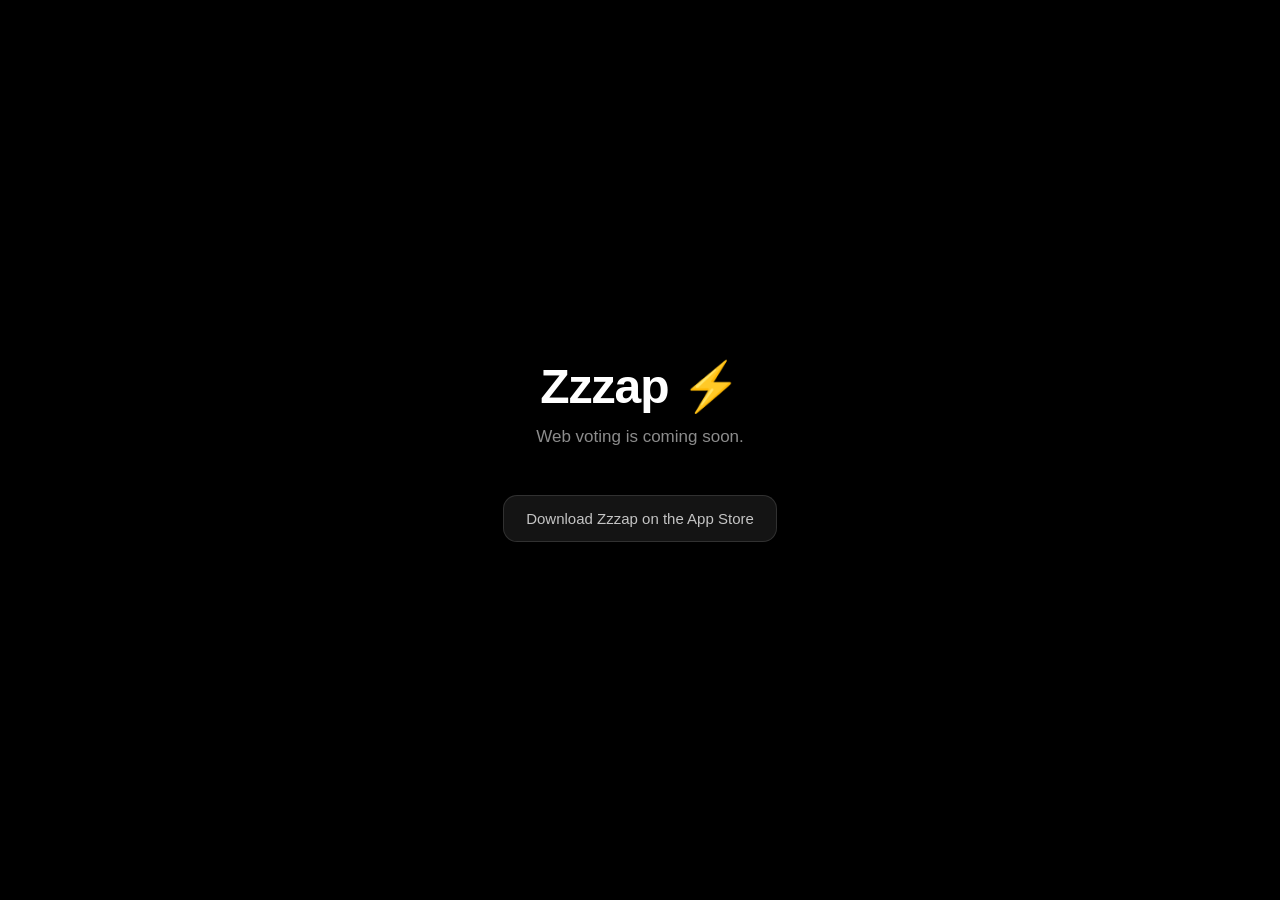
==== index.html @ 55ff17a1 "Add placeholder page and CNAME" ====
<!DOCTYPE html>
<html lang="en">
<head>
  <meta charset="UTF-8" />
  <meta name="viewport" content="width=device-width, initial-scale=1.0" />
  <title>Zzzap</title>
  <style>
    * { margin: 0; padding: 0; box-sizing: border-box; }

    body {
      background: #000;
      color: #fff;
      font-family: -apple-system, BlinkMacSystemFont, "SF Pro Display", sans-serif;
      min-height: 100vh;
      display: flex;
      flex-direction: column;
      align-items: center;
      justify-content: center;
      padding: 24px;
    }

    .logo {
      font-size: 48px;
      font-weight: 800;
      letter-spacing: -1px;
      margin-bottom: 12px;
    }

    .tagline {
      font-size: 17px;
      color: rgba(255,255,255,0.55);
      margin-bottom: 48px;
      text-align: center;
    }

    .badge {
      display: inline-flex;
      align-items: center;
      gap: 10px;
      background: rgba(255,255,255,0.08);
      border: 1px solid rgba(255,255,255,0.12);
      border-radius: 14px;
      padding: 14px 22px;
      font-size: 15px;
      font-weight: 500;
      color: rgba(255,255,255,0.75);
      text-decoration: none;
    }

    .badge:hover {
      background: rgba(255,255,255,0.12);
    }
  </style>
</head>
<body>
  <div class="logo">Zzzap ⚡</div>
  <div class="tagline">Web voting is coming soon.</div>
  <a class="badge" href="https://apps.apple.com/app/zzzap" target="_blank">
    Download Zzzap on the App Store
  </a>
</body>
</html>
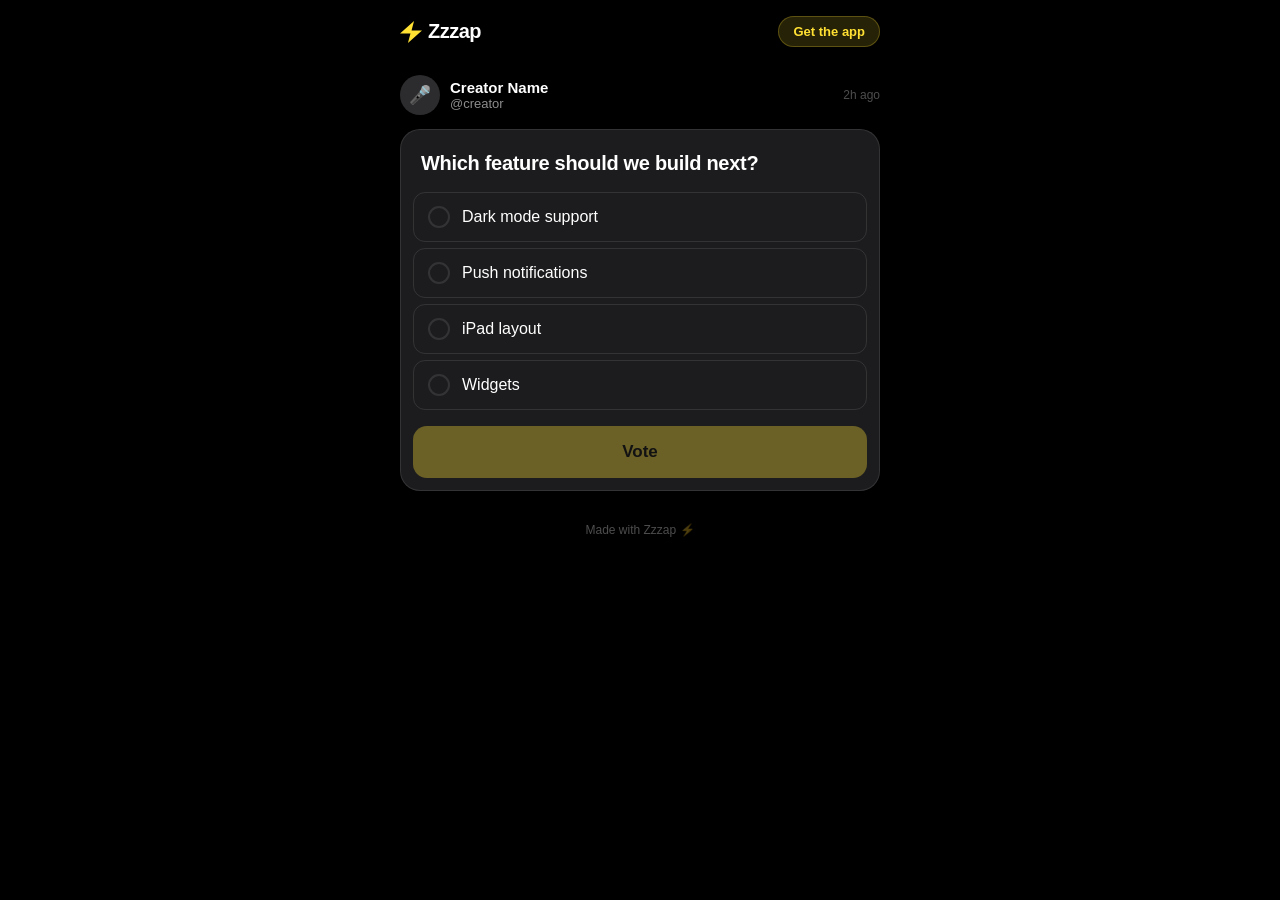
==== commit d2ce0efe: "Web voting page — static design with mock data" ====
--- a/index.html
+++ b/index.html
@@ -2,61 +2,509 @@
 <html lang="en">
 <head>
   <meta charset="UTF-8" />
-  <meta name="viewport" content="width=device-width, initial-scale=1.0" />
+  <meta name="viewport" content="width=device-width, initial-scale=1.0, maximum-scale=1.0" />
   <title>Zzzap</title>
   <style>
-    * { margin: 0; padding: 0; box-sizing: border-box; }
+    /* ─── Design tokens (from iOS app) ─────────────────────────────── */
+    :root {
+      --bg:           #000000;
+      --surface:      #1c1c1e;
+      --surface2:     #2c2c2e;
+      --border:       rgba(255,255,255,0.10);
+      --yellow:       #FFE033;
+      --yellow-dim:   rgba(255,224,51,0.15);
+      --yellow-bar:   rgba(255,224,51,0.85);
+      --text:         #ffffff;
+      --text-sec:     rgba(255,255,255,0.55);
+      --text-ter:     rgba(255,255,255,0.30);
+      --radius-card:  20px;
+      --radius-btn:   14px;
+      --radius-pill:  100px;
+      --font:         -apple-system, "SF Pro Display", "SF Pro Text", BlinkMacSystemFont, sans-serif;
+    }
+
+    /* ─── Reset ─────────────────────────────────────────────────────── */
+    *, *::before, *::after { box-sizing: border-box; margin: 0; padding: 0; }
 
     body {
+      background: var(--bg);
+      color: var(--text);
+      font-family: var(--font);
+      -webkit-font-smoothing: antialiased;
+      min-height: 100dvh;
+      display: flex;
+      flex-direction: column;
+      align-items: center;
+    }
+
+    /* ─── Layout ────────────────────────────────────────────────────── */
+    .page {
+      width: 100%;
+      max-width: 430px;          /* iPhone 14 Pro Max width — feels native */
+      padding: 0 16px 48px;
+      display: flex;
+      flex-direction: column;
+      gap: 0;
+    }
+
+    /* Desktop: slightly wider card, centered */
+    @media (min-width: 600px) {
+      .page { max-width: 480px; padding: 0 0 64px; }
+    }
+
+    /* ─── Top bar ───────────────────────────────────────────────────── */
+    .topbar {
+      display: flex;
+      align-items: center;
+      justify-content: space-between;
+      padding: 16px 0 8px;
+    }
+
+    .logo {
+      display: flex;
+      align-items: center;
+      gap: 6px;
+      text-decoration: none;
+    }
+
+    .logo-bolt {
+      width: 22px;
+      height: 22px;
+      fill: var(--yellow);
+    }
+
+    .logo-text {
+      font-size: 20px;
+      font-weight: 800;
+      letter-spacing: -0.5px;
+      color: var(--text);
+    }
+
+    .app-store-btn {
+      display: inline-flex;
+      align-items: center;
+      gap: 6px;
+      background: var(--yellow-dim);
+      border: 1px solid rgba(255,224,51,0.25);
+      border-radius: var(--radius-pill);
+      padding: 7px 14px;
+      font-size: 13px;
+      font-weight: 600;
+      color: var(--yellow);
+      text-decoration: none;
+      white-space: nowrap;
+    }
+
+    .app-store-btn:active { opacity: 0.7; }
+
+    /* ─── Creator row ───────────────────────────────────────────────── */
+    .creator-row {
+      display: flex;
+      align-items: center;
+      gap: 10px;
+      padding: 20px 0 14px;
+    }
+
+    .avatar {
+      width: 40px;
+      height: 40px;
+      border-radius: 50%;
+      background: var(--surface2);
+      flex-shrink: 0;
+      overflow: hidden;
+      display: flex;
+      align-items: center;
+      justify-content: center;
+      font-size: 18px;
+    }
+
+    .creator-meta { flex: 1; min-width: 0; }
+
+    .creator-name {
+      font-size: 15px;
+      font-weight: 600;
+      white-space: nowrap;
+      overflow: hidden;
+      text-overflow: ellipsis;
+    }
+
+    .creator-handle {
+      font-size: 13px;
+      color: var(--text-sec);
+    }
+
+    .time-badge {
+      font-size: 12px;
+      color: var(--text-ter);
+      white-space: nowrap;
+    }
+
+    /* ─── Poll card ─────────────────────────────────────────────────── */
+    .poll-card {
+      background: var(--surface);
+      border-radius: var(--radius-card);
+      border: 1px solid var(--border);
+      overflow: hidden;
+    }
+
+    .poll-question {
+      padding: 20px 20px 16px;
+      font-size: 20px;
+      font-weight: 700;
+      line-height: 1.3;
+      letter-spacing: -0.3px;
+    }
+
+    /* ─── Voting options ────────────────────────────────────────────── */
+    .options {
+      display: flex;
+      flex-direction: column;
+      gap: 0;
+      padding: 0 12px 12px;
+    }
+
+    .option {
+      position: relative;
+      display: flex;
+      align-items: center;
+      gap: 12px;
+      padding: 13px 14px;
+      border-radius: 12px;
+      cursor: pointer;
+      transition: background 0.15s ease;
+      -webkit-tap-highlight-color: transparent;
+      user-select: none;
+      margin-bottom: 6px;
+      background: transparent;
+      border: 1px solid var(--border);
+      overflow: hidden;
+    }
+
+    .option:last-child { margin-bottom: 0; }
+
+    .option:active { opacity: 0.8; }
+
+    /* Vote bar that fills behind option */
+    .option-bar {
+      position: absolute;
+      left: 0; top: 0; bottom: 0;
+      background: var(--yellow-dim);
+      border-radius: 12px;
+      width: 0;
+      transition: width 0.6s cubic-bezier(0.25, 1, 0.5, 1);
+      pointer-events: none;
+    }
+
+    /* Selected state */
+    .option.selected {
+      border-color: var(--yellow);
+    }
+
+    .option.selected .option-bar {
+      background: var(--yellow-dim);
+    }
+
+    .option.voted-other {
+      opacity: 0.6;
+    }
+
+    /* Radio circle */
+    .radio {
+      width: 22px;
+      height: 22px;
+      border-radius: 50%;
+      border: 2px solid var(--border);
+      flex-shrink: 0;
+      display: flex;
+      align-items: center;
+      justify-content: center;
+      transition: border-color 0.15s;
+      position: relative;
+      z-index: 1;
+    }
+
+    .option.selected .radio {
+      border-color: var(--yellow);
+      background: var(--yellow);
+    }
+
+    .radio-dot {
+      width: 9px;
+      height: 9px;
+      border-radius: 50%;
       background: #000;
-      color: #fff;
-      font-family: -apple-system, BlinkMacSystemFont, "SF Pro Display", sans-serif;
-      min-height: 100vh;
-      display: flex;
+      opacity: 0;
+      transition: opacity 0.15s;
+    }
+
+    .option.selected .radio-dot { opacity: 1; }
+
+    .option-label {
+      flex: 1;
+      font-size: 16px;
+      font-weight: 500;
+      line-height: 1.3;
+      position: relative;
+      z-index: 1;
+    }
+
+    .option-pct {
+      font-size: 13px;
+      font-weight: 600;
+      color: var(--text-sec);
+      min-width: 36px;
+      text-align: right;
+      position: relative;
+      z-index: 1;
+      opacity: 0;
+      transition: opacity 0.3s ease;
+    }
+
+    /* ─── Vote CTA ──────────────────────────────────────────────────── */
+    .vote-cta {
+      padding: 4px 12px 12px;
+    }
+
+    .vote-btn {
+      width: 100%;
+      padding: 16px;
+      border-radius: var(--radius-btn);
+      background: var(--yellow);
+      color: #000;
+      font-size: 17px;
+      font-weight: 700;
+      border: none;
+      cursor: pointer;
+      transition: opacity 0.15s, transform 0.1s;
+      -webkit-tap-highlight-color: transparent;
+    }
+
+    .vote-btn:disabled {
+      opacity: 0.35;
+      cursor: default;
+    }
+
+    .vote-btn:not(:disabled):active {
+      transform: scale(0.98);
+      opacity: 0.85;
+    }
+
+    /* ─── After voting: results header ─────────────────────────────── */
+    .results-meta {
+      display: flex;
+      align-items: center;
+      justify-content: space-between;
+      padding: 12px 20px 16px;
+      border-top: 1px solid var(--border);
+    }
+
+    .vote-count {
+      font-size: 13px;
+      color: var(--text-sec);
+    }
+
+    .expires-badge {
+      font-size: 12px;
+      color: var(--text-ter);
+    }
+
+    /* ─── Download nudge (shown after voting) ───────────────────────── */
+    .download-card {
+      background: var(--surface);
+      border: 1px solid var(--border);
+      border-radius: var(--radius-card);
+      padding: 20px;
+      margin-top: 16px;
+      display: none;
       flex-direction: column;
+      gap: 12px;
+    }
+
+    .download-card.visible { display: flex; }
+
+    .download-title {
+      font-size: 17px;
+      font-weight: 700;
+    }
+
+    .download-body {
+      font-size: 14px;
+      color: var(--text-sec);
+      line-height: 1.5;
+    }
+
+    .download-btn {
+      display: flex;
       align-items: center;
       justify-content: center;
-      padding: 24px;
-    }
-
-    .logo {
-      font-size: 48px;
-      font-weight: 800;
-      letter-spacing: -1px;
-      margin-bottom: 12px;
-    }
-
-    .tagline {
-      font-size: 17px;
-      color: rgba(255,255,255,0.55);
-      margin-bottom: 48px;
+      gap: 8px;
+      padding: 14px;
+      border-radius: var(--radius-btn);
+      background: var(--yellow);
+      color: #000;
+      font-size: 16px;
+      font-weight: 700;
+      text-decoration: none;
+      transition: opacity 0.15s;
+    }
+
+    .download-btn:active { opacity: 0.8; }
+
+    /* ─── Footer ────────────────────────────────────────────────────── */
+    .footer {
+      margin-top: 32px;
       text-align: center;
-    }
-
-    .badge {
-      display: inline-flex;
-      align-items: center;
-      gap: 10px;
-      background: rgba(255,255,255,0.08);
-      border: 1px solid rgba(255,255,255,0.12);
-      border-radius: 14px;
-      padding: 14px 22px;
-      font-size: 15px;
-      font-weight: 500;
-      color: rgba(255,255,255,0.75);
-      text-decoration: none;
-    }
-
-    .badge:hover {
-      background: rgba(255,255,255,0.12);
-    }
+      font-size: 12px;
+      color: var(--text-ter);
+    }
+
+    /* ─── Voted state overrides ─────────────────────────────────────── */
+    body.has-voted .option { cursor: default; }
+    body.has-voted .option-pct { opacity: 1; }
+    body.has-voted .vote-cta { display: none; }
   </style>
 </head>
 <body>
-  <div class="logo">Zzzap ⚡</div>
-  <div class="tagline">Web voting is coming soon.</div>
-  <a class="badge" href="https://apps.apple.com/app/zzzap" target="_blank">
-    Download Zzzap on the App Store
-  </a>
+
+<div class="page">
+
+  <!-- Top bar -->
+  <div class="topbar">
+    <a class="logo" href="https://zzzap-app.com">
+      <!-- Lightning bolt SVG matching AnimatedBoltLogo.swift proportions -->
+      <svg class="logo-bolt" viewBox="0 0 100 100">
+        <polygon points="63.9,0 0,56.8 47.5,56.8 36.1,100 100,43.2 52.5,43.2" />
+      </svg>
+      <span class="logo-text">Zzzap</span>
+    </a>
+    <a class="app-store-btn" href="https://apps.apple.com/app/zzzap" target="_blank">
+      Get the app
+    </a>
+  </div>
+
+  <!-- Creator row -->
+  <div class="creator-row">
+    <div class="avatar">🎤</div>
+    <div class="creator-meta">
+      <div class="creator-name">Creator Name</div>
+      <div class="creator-handle">@creator</div>
+    </div>
+    <div class="time-badge">2h ago</div>
+  </div>
+
+  <!-- Poll card -->
+  <div class="poll-card">
+    <div class="poll-question">Which feature should we build next?</div>
+
+    <div class="options" id="options">
+      <div class="option" data-index="0" onclick="selectOption(0)">
+        <div class="option-bar" id="bar-0"></div>
+        <div class="radio"><div class="radio-dot"></div></div>
+        <div class="option-label">Dark mode support</div>
+        <div class="option-pct" id="pct-0"></div>
+      </div>
+      <div class="option" data-index="1" onclick="selectOption(1)">
+        <div class="option-bar" id="bar-1"></div>
+        <div class="radio"><div class="radio-dot"></div></div>
+        <div class="option-label">Push notifications</div>
+        <div class="option-pct" id="pct-1"></div>
+      </div>
+      <div class="option" data-index="2" onclick="selectOption(2)">
+        <div class="option-bar" id="bar-2"></div>
+        <div class="radio"><div class="radio-dot"></div></div>
+        <div class="option-label">iPad layout</div>
+        <div class="option-pct" id="pct-2"></div>
+      </div>
+      <div class="option" data-index="3" onclick="selectOption(3)">
+        <div class="option-bar" id="bar-3"></div>
+        <div class="radio"><div class="radio-dot"></div></div>
+        <div class="option-label">Widgets</div>
+        <div class="option-pct" id="pct-3"></div>
+      </div>
+    </div>
+
+    <div class="vote-cta">
+      <button class="vote-btn" id="vote-btn" disabled onclick="castVote()">Vote</button>
+    </div>
+
+    <div class="results-meta" id="results-meta" style="display:none">
+      <span class="vote-count" id="vote-count">247 votes</span>
+      <span class="expires-badge">Closes in 18h</span>
+    </div>
+  </div>
+
+  <!-- Download nudge (revealed after voting) -->
+  <div class="download-card" id="download-card">
+    <div class="download-title">See every poll. Get notified first.</div>
+    <div class="download-body">Follow this creator on Zzzap and you'll get a notification the moment they post their next one.</div>
+    <a class="download-btn" href="https://apps.apple.com/app/zzzap" target="_blank">
+      ⚡ Download Zzzap
+    </a>
+  </div>
+
+  <div class="footer">Made with Zzzap ⚡</div>
+
+</div>
+
+<script>
+  // Mock vote distribution (will come from Firestore in production)
+  const mockVotes = [112, 74, 38, 23];
+  const totalVotes = mockVotes.reduce((a, b) => a + b, 0);
+
+  let selectedIndex = null;
+  let hasVoted = false;
+
+  function selectOption(index) {
+    if (hasVoted) return;
+    selectedIndex = index;
+
+    document.querySelectorAll('.option').forEach((el, i) => {
+      el.classList.toggle('selected', i === index);
+      el.classList.remove('voted-other');
+    });
+
+    document.getElementById('vote-btn').disabled = false;
+  }
+
+  function castVote() {
+    if (selectedIndex === null || hasVoted) return;
+    hasVoted = true;
+
+    // Add the user's vote to the mock totals
+    mockVotes[selectedIndex] += 1;
+    const newTotal = mockVotes.reduce((a, b) => a + b, 0);
+
+    // Mark voted state
+    document.body.classList.add('has-voted');
+
+    document.querySelectorAll('.option').forEach((el, i) => {
+      const pct = Math.round((mockVotes[i] / newTotal) * 100);
+      const bar = document.getElementById('bar-' + i);
+      const pctEl = document.getElementById('pct-' + i);
+
+      pctEl.textContent = pct + '%';
+
+      if (i !== selectedIndex) {
+        el.classList.add('voted-other');
+      }
+
+      // Animate bar width after a short delay
+      setTimeout(() => {
+        bar.style.width = pct + '%';
+      }, 50 + i * 60);
+    });
+
+    // Show results footer
+    const meta = document.getElementById('results-meta');
+    meta.style.display = 'flex';
+    document.getElementById('vote-count').textContent = newTotal + ' votes';
+
+    // Show download nudge
+    setTimeout(() => {
+      document.getElementById('download-card').classList.add('visible');
+    }, 400);
+  }
+</script>
+
 </body>
 </html>
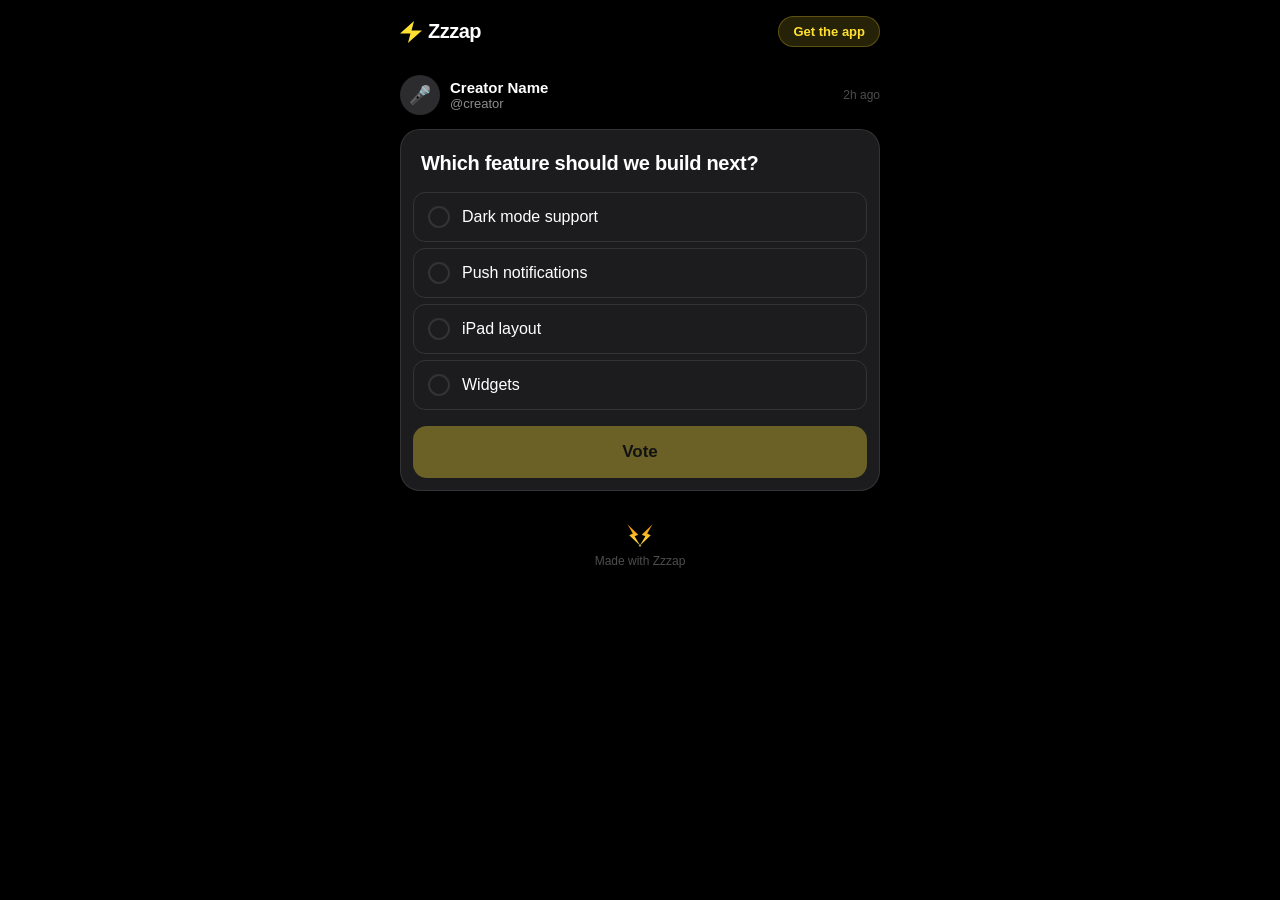
==== commit 5ffb9986: "Use the real Zzzap double-bolt logo; drop emoji bolts everywhere Footers, /demo header and QR signs " ====
--- a/index.html
+++ b/index.html
@@ -438,11 +438,11 @@
     <div class="download-title">See every poll. Get notified first.</div>
     <div class="download-body">Follow this creator on Zzzap and you'll get a notification the moment they post their next one.</div>
     <a class="download-btn" href="https://apps.apple.com/app/zzzap" target="_blank">
-      ⚡ Download Zzzap
+      Download Zzzap
     </a>
   </div>
 
-  <div class="footer">Made with Zzzap ⚡</div>
+  <div class="footer"><img src="/zzzap-bolts.svg" alt="" width="28" height="25" style="display:block;margin:0 auto 6px">Made with Zzzap</div>
 
 </div>
 
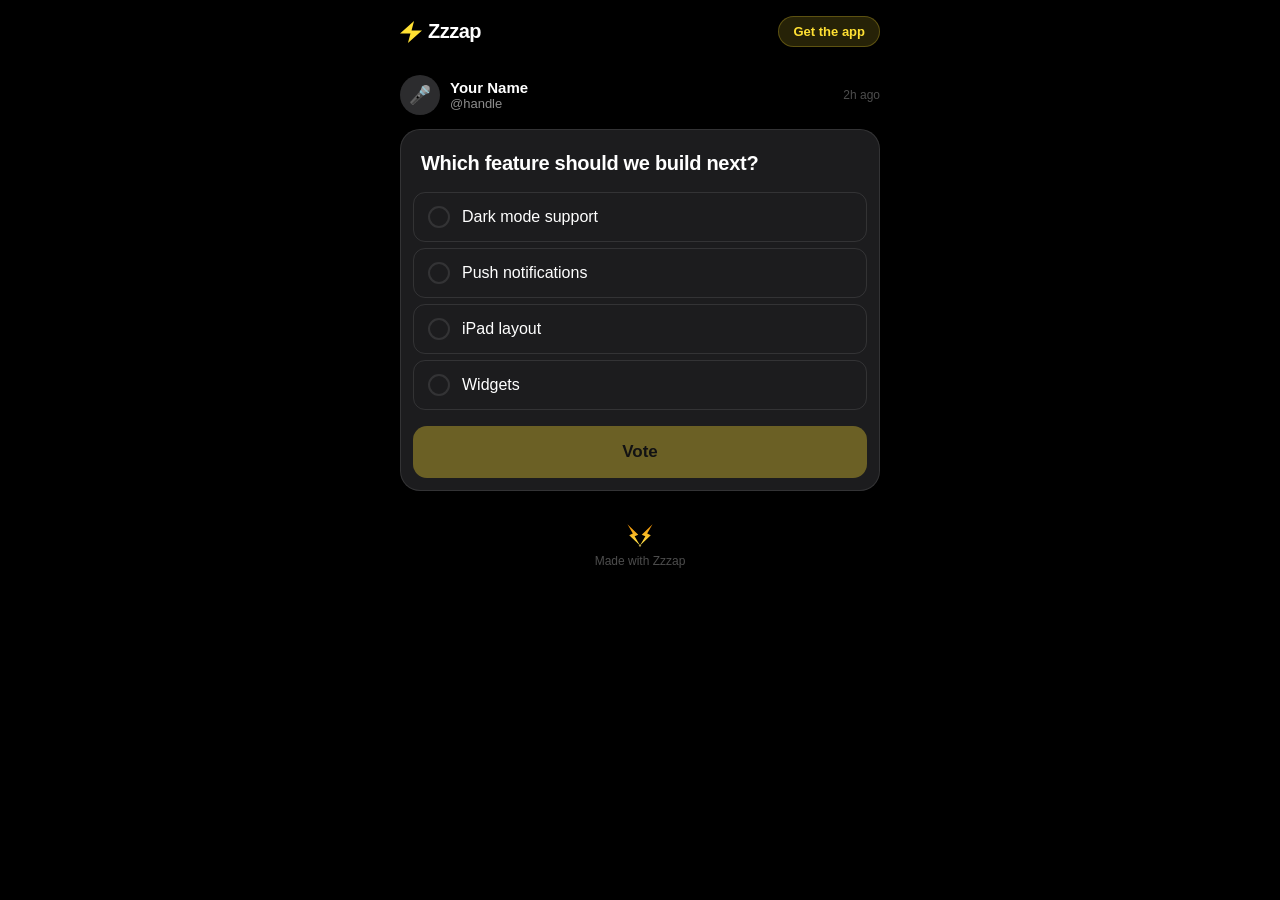
==== commit c5ea99ac: "Surge naming: badges say 'Category · Surge', demo list is 'Surge Demos', no 'creator' in visible cop" ====
--- a/index.html
+++ b/index.html
@@ -386,8 +386,8 @@
   <div class="creator-row">
     <div class="avatar">🎤</div>
     <div class="creator-meta">
-      <div class="creator-name">Creator Name</div>
-      <div class="creator-handle">@creator</div>
+      <div class="creator-name">Your Name</div>
+      <div class="creator-handle">@handle</div>
     </div>
     <div class="time-badge">2h ago</div>
   </div>
@@ -436,7 +436,7 @@
   <!-- Download nudge (revealed after voting) -->
   <div class="download-card" id="download-card">
     <div class="download-title">See every poll. Get notified first.</div>
-    <div class="download-body">Follow this creator on Zzzap and you'll get a notification the moment they post their next one.</div>
+    <div class="download-body">Follow them on Zzzap and you'll get a notification the moment they post their next one.</div>
     <a class="download-btn" href="https://apps.apple.com/app/zzzap" target="_blank">
       Download Zzzap
     </a>
